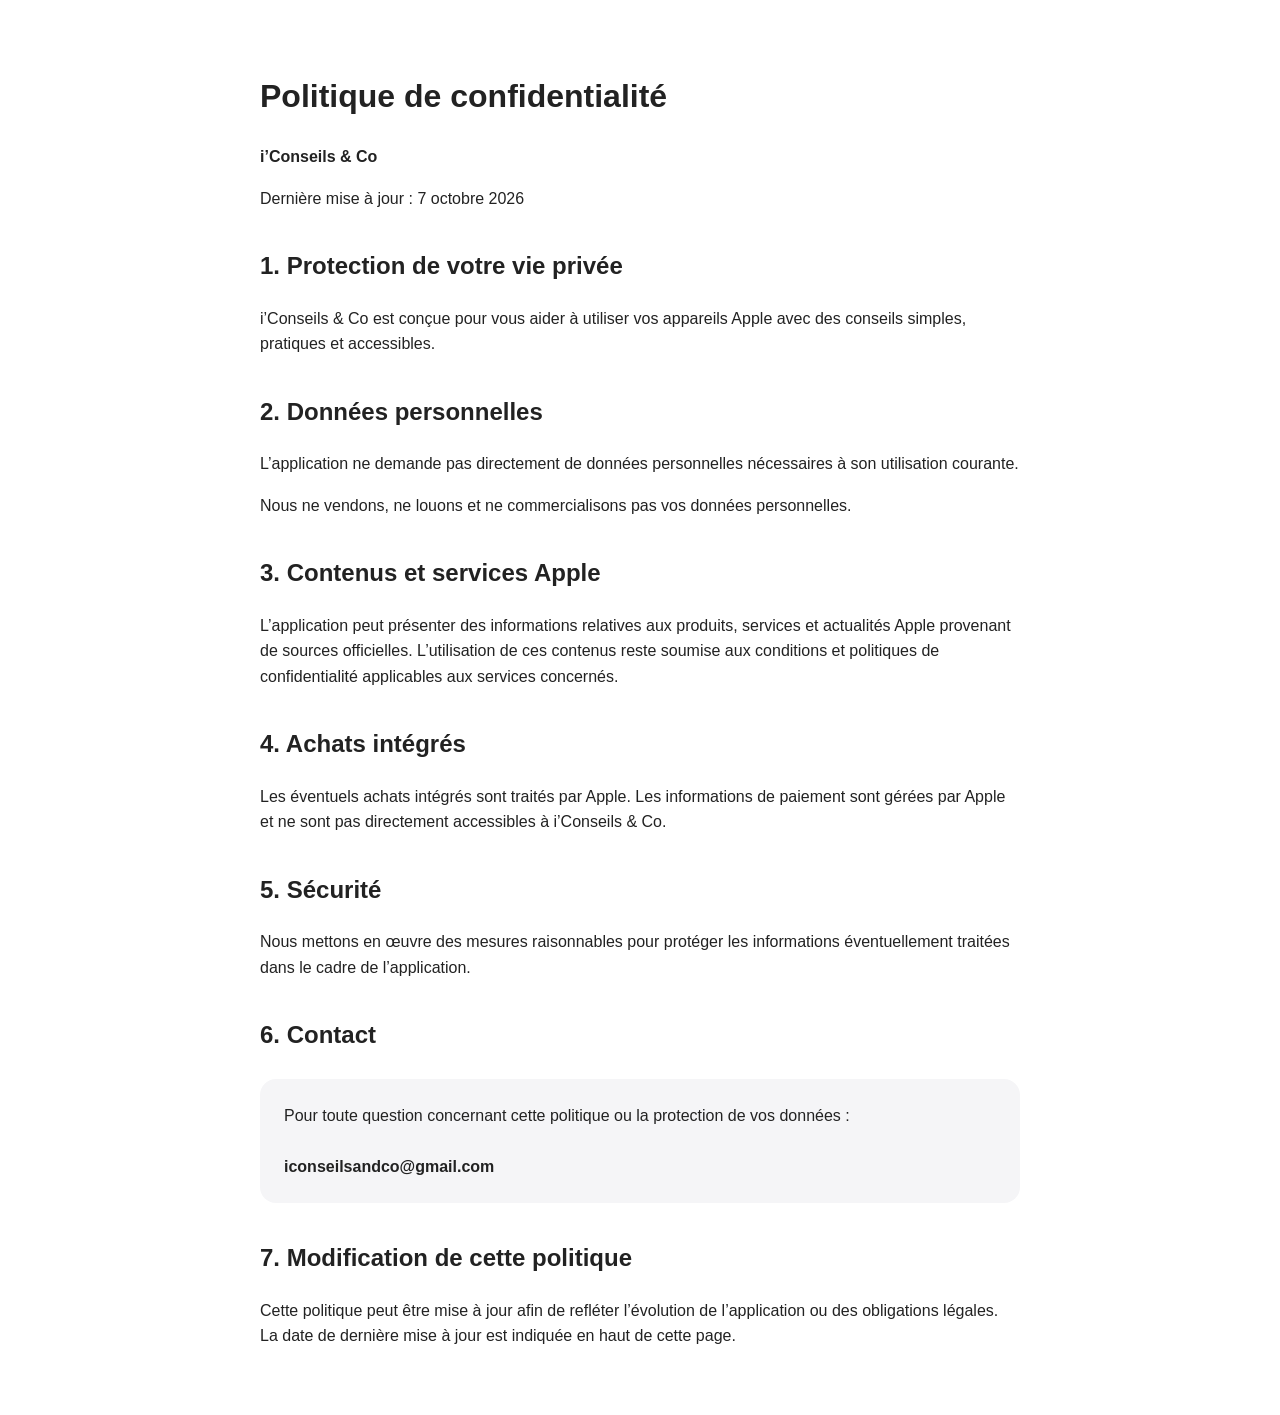
==== confidentialite.html @ 66454f0e "Add privacy policy page in French" ====
<!DOCTYPE html>
<html lang="fr">
<head>
  <meta charset="UTF-8">
  <meta name="viewport" content="width=device-width, initial-scale=1.0">
  <title>i’Conseils & Co — Politique de confidentialité</title>
  <style>
    body {
      font-family: -apple-system, BlinkMacSystemFont, "Segoe UI", sans-serif;
      max-width: 760px;
      margin: 0 auto;
      padding: 50px 24px;
      line-height: 1.6;
      color: #222;
    }
    h1 { font-size: 32px; }
    h2 { margin-top: 36px; }
    .box {
      background: #f5f5f7;
      padding: 24px;
      border-radius: 16px;
      margin-top: 24px;
    }
  </style>
</head>
<body>

  <h1>Politique de confidentialité</h1>

  <p><strong>i’Conseils & Co</strong></p>
  <p>Dernière mise à jour : 7 octobre 2026</p>

  <h2>1. Protection de votre vie privée</h2>

  <p>
    i’Conseils & Co est conçue pour vous aider à utiliser vos appareils Apple
    avec des conseils simples, pratiques et accessibles.
  </p>

  <h2>2. Données personnelles</h2>

  <p>
    L’application ne demande pas directement de données personnelles
    nécessaires à son utilisation courante.
  </p>

  <p>
    Nous ne vendons, ne louons et ne commercialisons pas vos données
    personnelles.
  </p>

  <h2>3. Contenus et services Apple</h2>

  <p>
    L’application peut présenter des informations relatives aux produits,
    services et actualités Apple provenant de sources officielles.
    L’utilisation de ces contenus reste soumise aux conditions et politiques
    de confidentialité applicables aux services concernés.
  </p>

  <h2>4. Achats intégrés</h2>

  <p>
    Les éventuels achats intégrés sont traités par Apple. Les informations
    de paiement sont gérées par Apple et ne sont pas directement accessibles
    à i’Conseils & Co.
  </p>

  <h2>5. Sécurité</h2>

  <p>
    Nous mettons en œuvre des mesures raisonnables pour protéger les
    informations éventuellement traitées dans le cadre de l’application.
  </p>

  <h2>6. Contact</h2>

  <div class="box">
    Pour toute question concernant cette politique ou la protection de vos
    données :<br><br>
    <strong>iconseilsandco@gmail.com</strong>
  </div>

  <h2>7. Modification de cette politique</h2>

  <p>
    Cette politique peut être mise à jour afin de refléter l’évolution de
    l’application ou des obligations légales. La date de dernière mise à jour
    est indiquée en haut de cette page.
  </p>

</body>
</html>
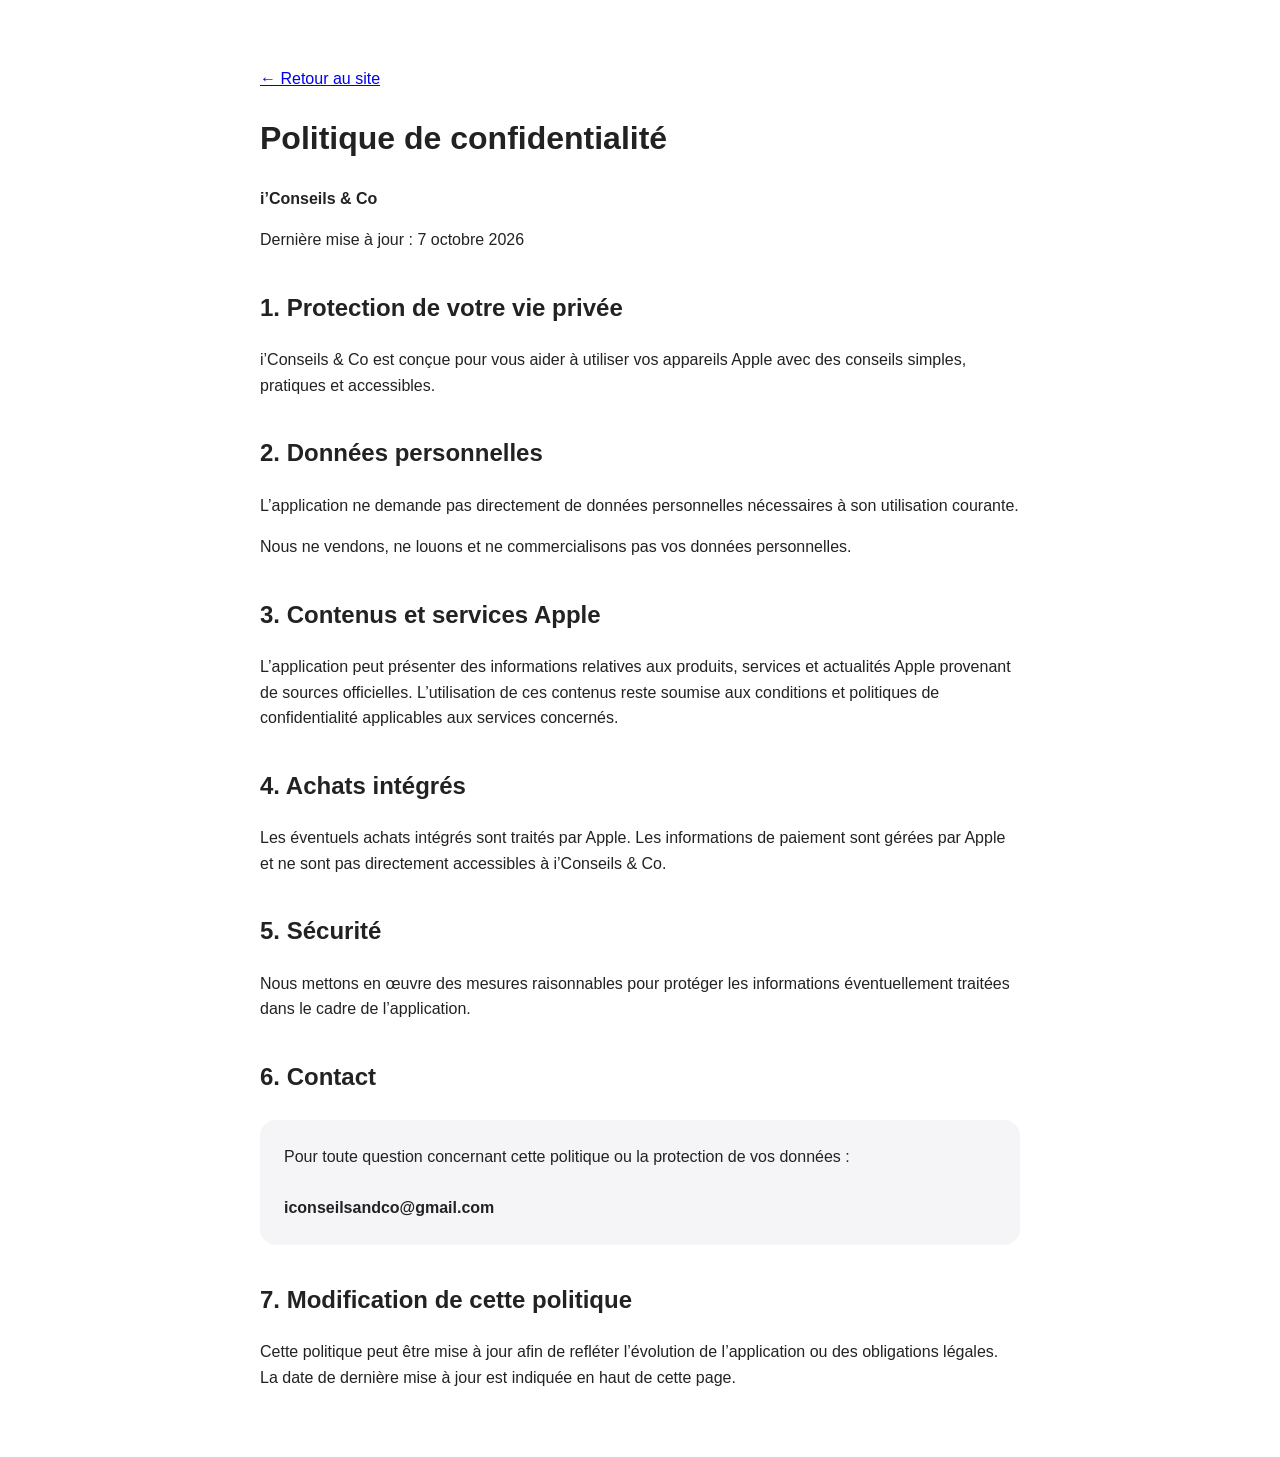
==== commit 1582952a: "Mise à jour du site : coordonnées, mentions légales, offres et tarifs Co-Authored-By: Claude Opus 5." ====
--- a/confidentialite.html
+++ b/confidentialite.html
@@ -24,6 +24,7 @@
   </style>
 </head>
 <body>
+  <p><a href="index.html">← Retour au site</a></p>
 
   <h1>Politique de confidentialité</h1>
 
